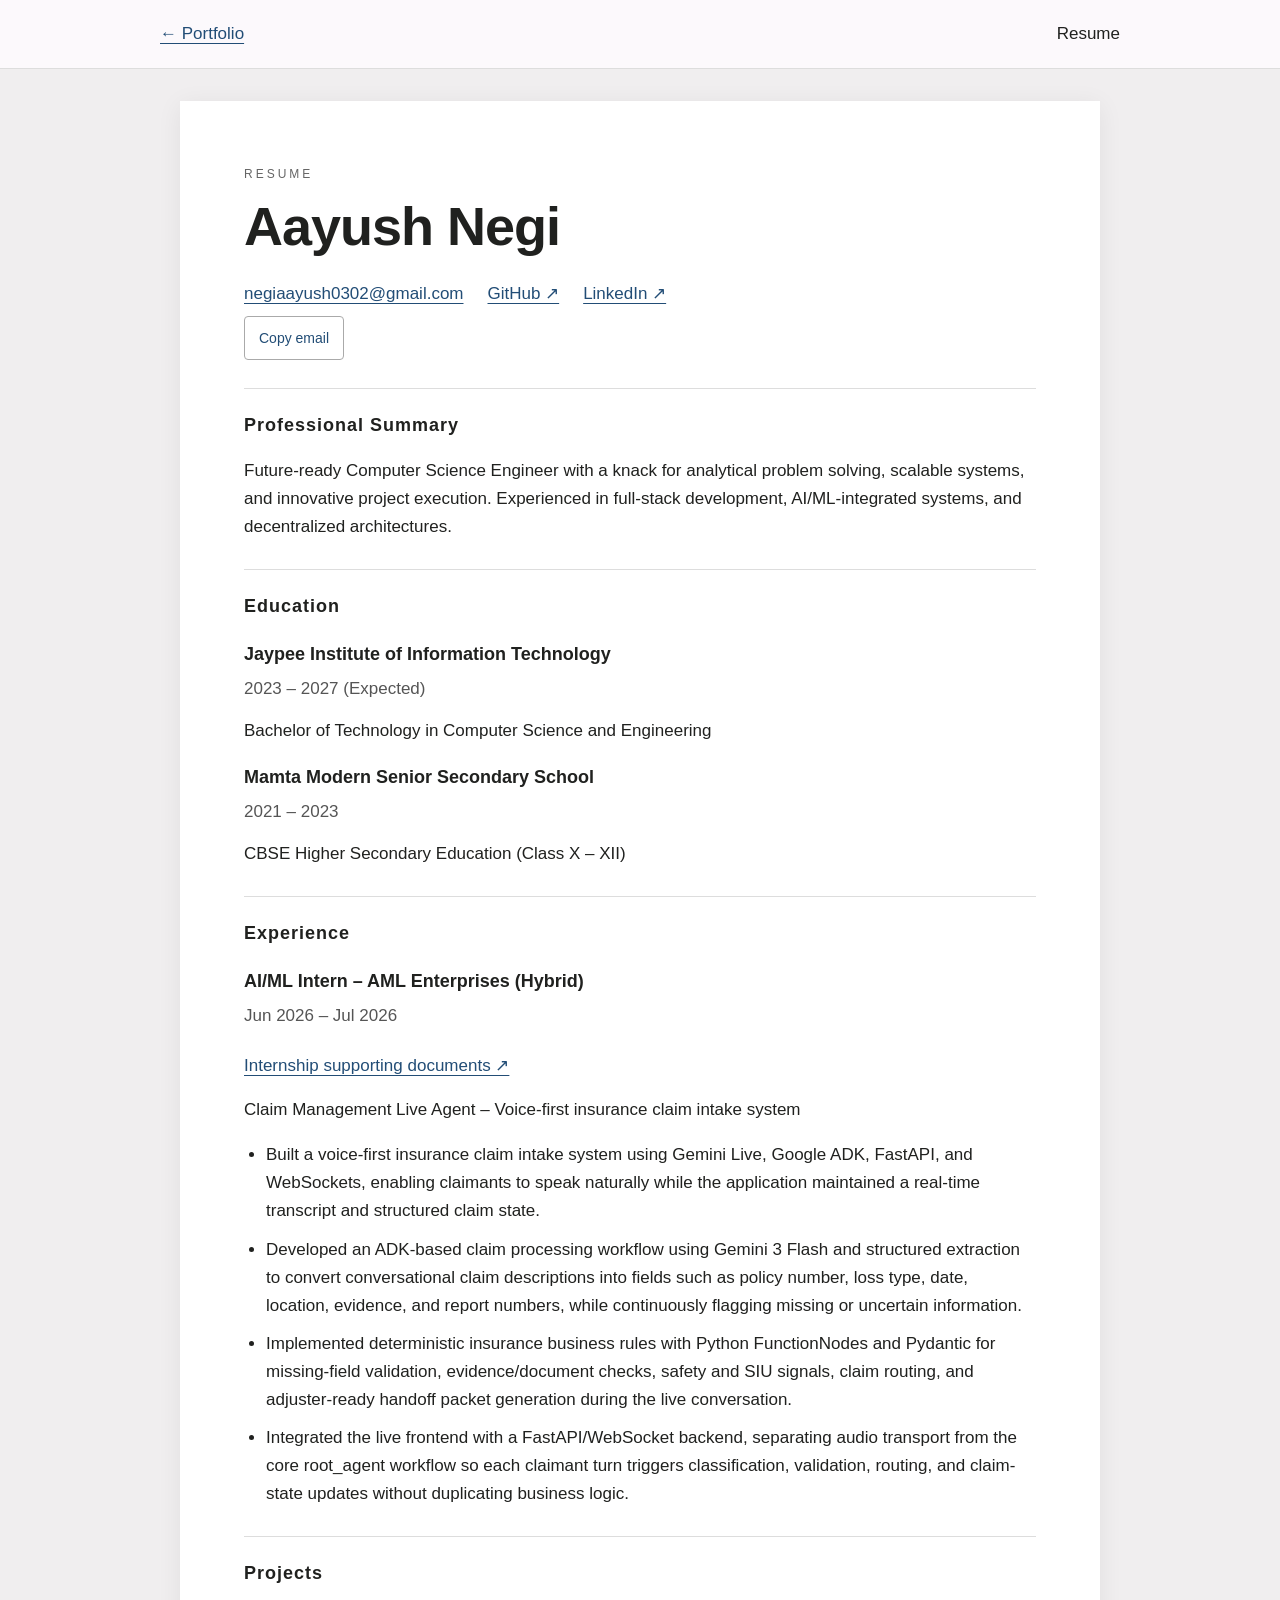
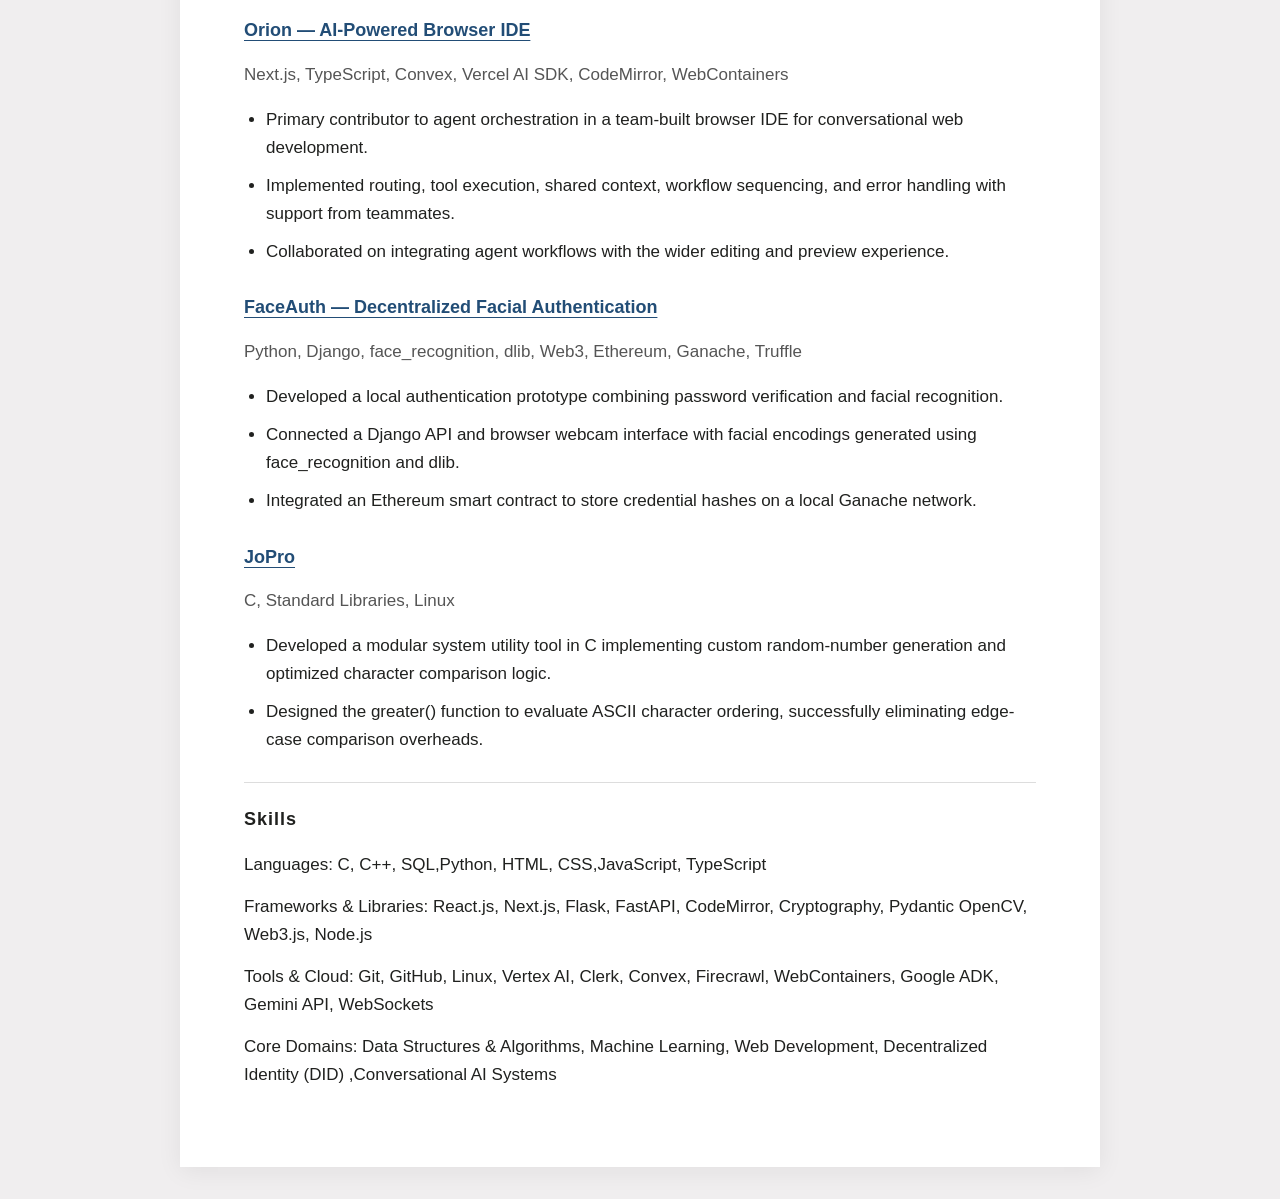
==== resume.html @ 6d002691 "ft : initial portfolio deployment" ====
<!doctype html>
<html lang="en"><head><meta charset="utf-8"><meta name="viewport" content="width=device-width, initial-scale=1"><title>Aayush Negi — Resume</title><link rel="icon" href="assets/favicon-32.png" sizes="32x32" type="image/png"><link rel="icon" href="assets/favicon-64.png" sizes="64x64" type="image/png"><link rel="stylesheet" href="resume.css?v=20260918-accessibility"><script src="email.js?v=20260918-accessibility" defer></script></head>
<body><header class="viewer-header"><a href="index.html#home">← Portfolio</a><span>Resume</span></header>
<main><article aria-labelledby="resume-name"><header class="resume-heading"><p class="eyebrow">RESUME</p><h1 id="resume-name">Aayush Negi</h1><nav aria-label="Contact and profiles"><a href="https://mail.google.com/mail/?view=cm&amp;fs=1&amp;to=negiaayush0302%40gmail.com" target="_blank" rel="noopener noreferrer" title="Compose in Gmail">negiaayush0302@gmail.com</a><a href="https://github.com/PleaseDoNotASKmeAnything">GitHub ↗</a><a href="https://www.linkedin.com/in/aayush-negi-b468b926b/">LinkedIn ↗</a></nav><div class="email-tools"><button type="button" data-copy-email hidden>Copy email</button><span data-copy-status role="status"></span><input data-copy-fallback aria-label="Email address to copy" value="negiaayush0302@gmail.com" readonly hidden></div></header>
<section><h2>Professional Summary</h2>
<p>Future-ready Computer Science Engineer with a knack for analytical problem solving, scalable systems, and innovative project execution. Experienced in full-stack development, AI/ML-integrated systems, and decentralized architectures.</p>
</section>
<section><h2>Education</h2>
<h3>Jaypee Institute of Information Technology</h3><p class="date">2023 – 2027 (Expected)</p><p>Bachelor of Technology in Computer Science and Engineering</p><h3>Mamta Modern Senior Secondary School</h3><p class="date">2021 – 2023</p><p>CBSE Higher Secondary Education (Class X – XII)</p>
</section>
<section><h2>Experience</h2>
<h3>AI/ML Intern – AML Enterprises (Hybrid)</h3><p class="date">Jun 2026 – Jul 2026</p><a href="https://drive.google.com/drive/u/0/folders/193Jqdkf2gM2vob78S53uUhFPB_BS-RMv">Internship supporting documents ↗</a>
<p>Claim Management Live Agent – Voice-first insurance claim intake system</p>
<ul>
<li>Built a voice-first insurance claim intake system using Gemini Live, Google ADK, FastAPI, and WebSockets, enabling claimants to speak naturally while the application maintained a real-time transcript and structured claim state.</li>
<li>Developed an ADK-based claim processing workflow using Gemini 3 Flash and structured extraction to convert conversational claim descriptions into fields such as policy number, loss type, date, location, evidence, and report numbers, while continuously flagging missing or uncertain information.</li>
<li>Implemented deterministic insurance business rules with Python FunctionNodes and Pydantic for missing-field validation, evidence/document checks, safety and SIU signals, claim routing, and adjuster-ready handoff packet generation during the live conversation.</li>
<li>Integrated the live frontend with a FastAPI/WebSocket backend, separating audio transport from the core root_agent workflow so each claimant turn triggers classification, validation, routing, and claim-state updates without duplicating business logic.</li>
</ul>
</section>
<section><h2>Projects</h2>
<h3><a href="https://github.com/PleaseDoNotASKmeAnything/orion-decentralized-IDE">Orion — AI-Powered Browser IDE</a></h3><p class="tech">Next.js, TypeScript, Convex, Vercel AI SDK, CodeMirror, WebContainers</p>
<ul><li>Primary contributor to agent orchestration in a team-built browser IDE for conversational web development.</li><li>Implemented routing, tool execution, shared context, workflow sequencing, and error handling with support from teammates.</li><li>Collaborated on integrating agent workflows with the wider editing and preview experience.</li></ul>
<h3><a href="https://github.com/PleaseDoNotASKmeAnything/AI-Decentralized-identity-verification">FaceAuth — Decentralized Facial Authentication</a></h3><p class="tech">Python, Django, face_recognition, dlib, Web3, Ethereum, Ganache, Truffle</p>
<ul><li>Developed a local authentication prototype combining password verification and facial recognition.</li><li>Connected a Django API and browser webcam interface with facial encodings generated using face_recognition and dlib.</li><li>Integrated an Ethereum smart contract to store credential hashes on a local Ganache network.</li></ul>
<h3><a href="https://github.com/PleaseDoNotASKmeAnything/JoPro">JoPro</a></h3><p class="tech">C, Standard Libraries, Linux</p>
<ul>
<li>Developed a modular system utility tool in C implementing custom random-number generation and optimized character comparison logic.</li>
<li>Designed the greater() function to evaluate ASCII character ordering, successfully eliminating edge-case comparison overheads.</li>
</ul>
</section>
<section><h2>Skills</h2>
<p>Languages: C, C++, SQL,Python, HTML, CSS,JavaScript, TypeScript</p>
<p>Frameworks &amp; Libraries: React.js, Next.js, Flask, FastAPI, CodeMirror, Cryptography, Pydantic OpenCV, Web3.js, Node.js</p>
<p>Tools &amp; Cloud: Git, GitHub, Linux, Vertex AI, Clerk, Convex, Firecrawl, WebContainers, Google ADK, Gemini API, WebSockets</p>
<p>Core Domains: Data Structures &amp; Algorithms, Machine Learning, Web Development, Decentralized Identity (DID) ,Conversational AI Systems</p>
</section>
</article></main></body></html>
---- resume.css ----
* { box-sizing:border-box; }
body { margin:0; background:#f0eeef; color:#20211f; font-family:Calibri,Arial,sans-serif; font-size:17px; line-height:1.65; }
.viewer-header { display:flex; justify-content:space-between; align-items:center; padding:12px max(20px,calc((100% - 960px)/2)); background:#fcf9fc; border-bottom:1px solid #ddd; }
a { color:#224d76; text-underline-offset:4px; overflow-wrap:anywhere; }
a:focus-visible { outline:3px solid #FF4949; outline-offset:4px; }
.viewer-header a,nav a,section>a,h3 a { display:inline-flex; align-items:center; min-height:44px; padding-block:8px; }
main { max-width:960px; margin:32px auto; padding:0 20px; }
article { background:#fff; padding:clamp(22px,5vw,64px); box-shadow:0 4px 24px #0001; }
h1 { font-size:clamp(34px,6vw,54px); line-height:1.1; margin:0 0 16px; letter-spacing:-1px; }
.eyebrow { font-size:12px; letter-spacing:3px; color:#656565; margin:0 0 12px; }
nav { display:flex; flex-wrap:wrap; gap:4px 24px; }
section { border-top:1px solid #ddd; margin-top:28px; padding-top:22px; }
h2 { font-size:18px; letter-spacing:1px; margin:0 0 16px; }
h3 { font-size:18px; line-height:1.4; margin:20px 0 4px; }
p { margin:8px 0 14px; }.date,.tech { color:#555; }ul { padding-left:22px; }li { margin-bottom:10px; }
@media(max-width:600px) { main { margin:0; padding:0; }article { box-shadow:none; }nav { flex-direction:column; align-items:flex-start; gap:0; }h3 a { display:block; }.viewer-header { padding-inline:22px; } }
@media print { body { background:white; font-size:11pt; }.viewer-header { display:none; }main { margin:0; padding:0; max-width:none; }article { padding:0; box-shadow:none; }h2,h3 { break-after:avoid; }a { color:inherit; } }

.email-tools { display:flex; flex-wrap:wrap; gap:12px; align-items:center; font-size:14px; }.email-tools button { min-height:44px; padding:8px 14px; border:1px solid #aaa; border-radius:4px; background:white; cursor:pointer; color:#224d76; font:inherit; }.email-tools button:focus-visible { outline:3px solid #FF4949; outline-offset:3px; }.email-tools input { max-width:100%; padding:10px; }@media print { .email-tools { display:none; } }
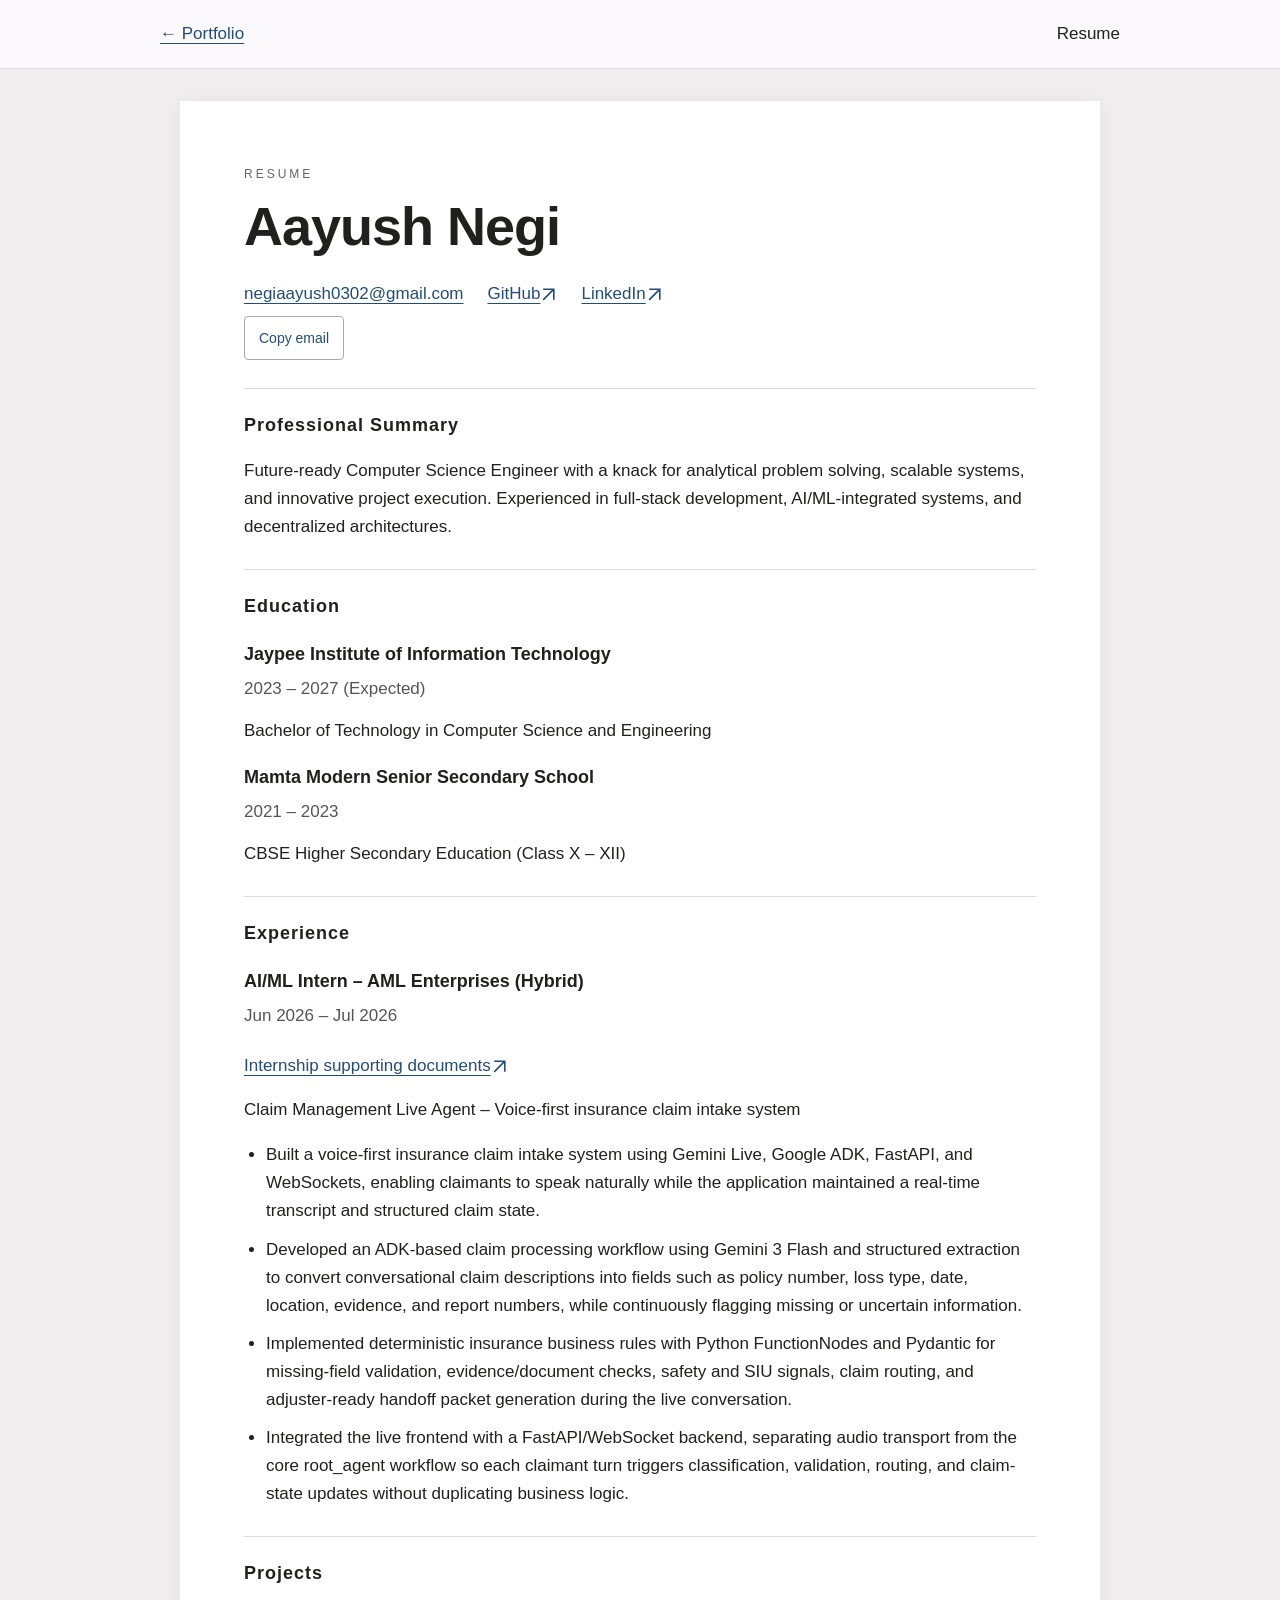
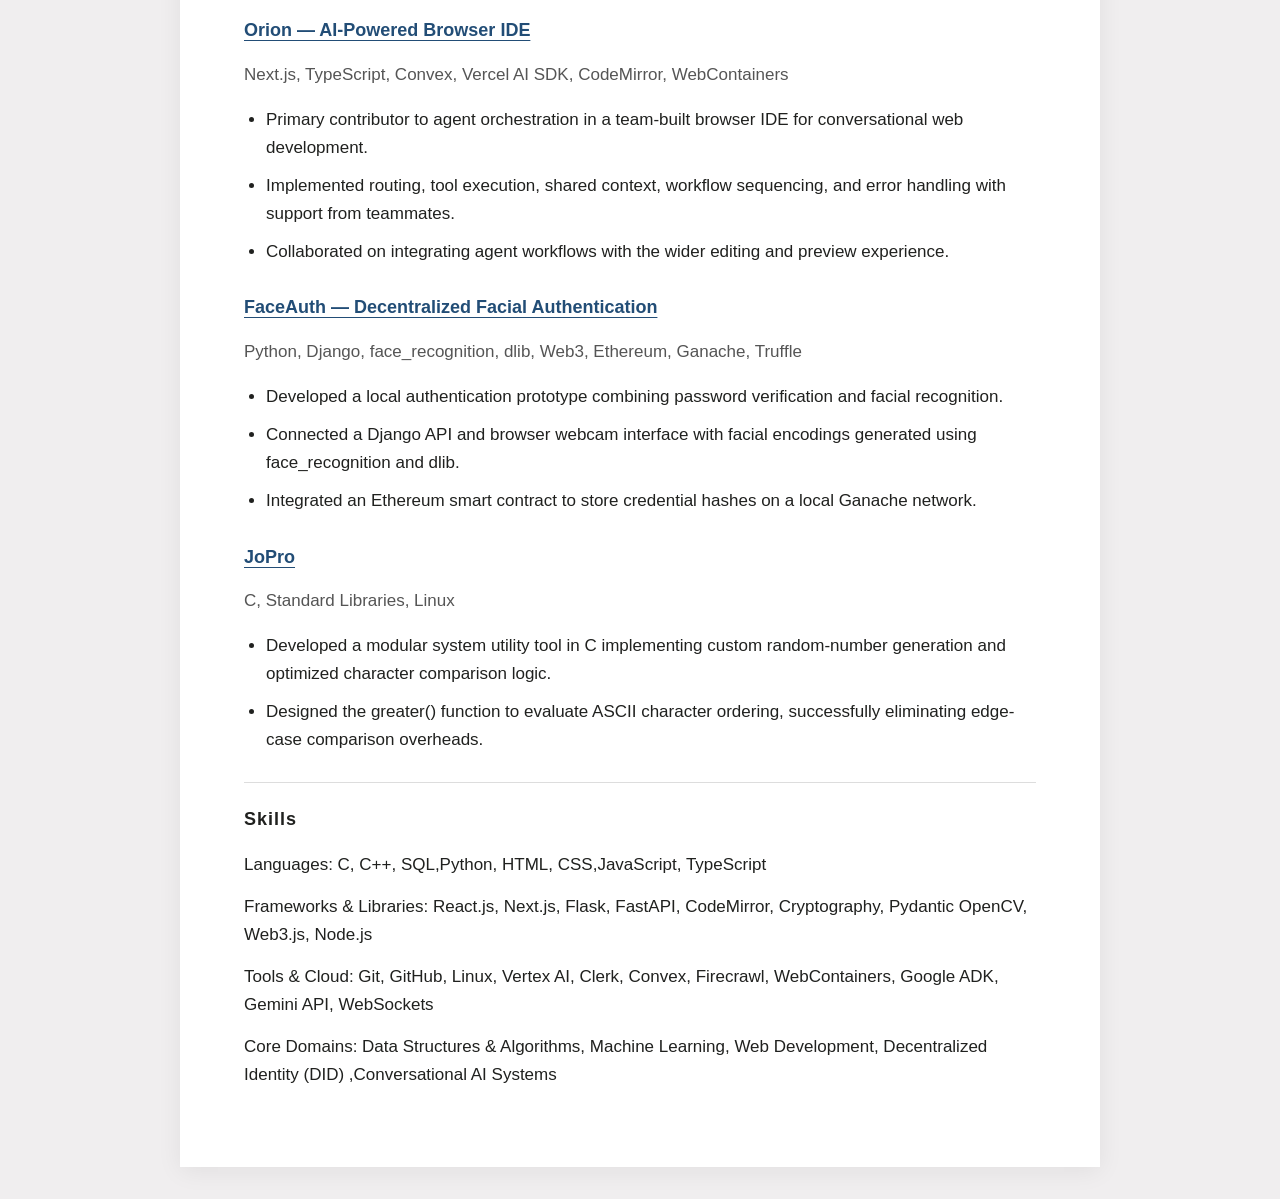
==== commit 410bd288: "ft: fixed deployment issues on different devices" ====
--- a/resume.html
+++ b/resume.html
@@ -1,7 +1,7 @@
 <!doctype html>
-<html lang="en"><head><meta charset="utf-8"><meta name="viewport" content="width=device-width, initial-scale=1"><title>Aayush Negi — Resume</title><link rel="icon" href="assets/favicon-32.png" sizes="32x32" type="image/png"><link rel="icon" href="assets/favicon-64.png" sizes="64x64" type="image/png"><link rel="stylesheet" href="resume.css?v=20260918-accessibility"><script src="email.js?v=20260918-accessibility" defer></script></head>
+<html lang="en"><head><meta charset="utf-8"><meta name="viewport" content="width=device-width, initial-scale=1"><title>Aayush Negi — Resume</title><link rel="icon" href="assets/favicon-32.png" sizes="32x32" type="image/png"><link rel="icon" href="assets/favicon-64.png" sizes="64x64" type="image/png"><link rel="stylesheet" href="resume.css?v=20260923-mobile-fix"><script src="email.js?v=20260918-accessibility" defer></script></head>
 <body><header class="viewer-header"><a href="index.html#home">← Portfolio</a><span>Resume</span></header>
-<main><article aria-labelledby="resume-name"><header class="resume-heading"><p class="eyebrow">RESUME</p><h1 id="resume-name">Aayush Negi</h1><nav aria-label="Contact and profiles"><a href="https://mail.google.com/mail/?view=cm&amp;fs=1&amp;to=negiaayush0302%40gmail.com" target="_blank" rel="noopener noreferrer" title="Compose in Gmail">negiaayush0302@gmail.com</a><a href="https://github.com/PleaseDoNotASKmeAnything">GitHub ↗</a><a href="https://www.linkedin.com/in/aayush-negi-b468b926b/">LinkedIn ↗</a></nav><div class="email-tools"><button type="button" data-copy-email hidden>Copy email</button><span data-copy-status role="status"></span><input data-copy-fallback aria-label="Email address to copy" value="negiaayush0302@gmail.com" readonly hidden></div></header>
+<main><article aria-labelledby="resume-name"><header class="resume-heading"><p class="eyebrow">RESUME</p><h1 id="resume-name">Aayush Negi</h1><nav aria-label="Contact and profiles"><a href="https://mail.google.com/mail/?view=cm&amp;fs=1&amp;to=negiaayush0302%40gmail.com" target="_blank" rel="noopener noreferrer" title="Compose in Gmail">negiaayush0302@gmail.com</a><a href="https://github.com/PleaseDoNotASKmeAnything">GitHub <svg class="link-arrow" width="12" height="12" viewBox="0 0 16 16" fill="none" stroke="currentColor" stroke-width="1.5" aria-hidden="true" focusable="false"><path d="M3 13 13 3M3 3h10v10"/></svg></a><a href="https://www.linkedin.com/in/aayush-negi-b468b926b/">LinkedIn <svg class="link-arrow" width="12" height="12" viewBox="0 0 16 16" fill="none" stroke="currentColor" stroke-width="1.5" aria-hidden="true" focusable="false"><path d="M3 13 13 3M3 3h10v10"/></svg></a></nav><div class="email-tools"><button type="button" data-copy-email hidden>Copy email</button><span data-copy-status role="status"></span><input data-copy-fallback aria-label="Email address to copy" value="negiaayush0302@gmail.com" readonly hidden></div></header>
 <section><h2>Professional Summary</h2>
 <p>Future-ready Computer Science Engineer with a knack for analytical problem solving, scalable systems, and innovative project execution. Experienced in full-stack development, AI/ML-integrated systems, and decentralized architectures.</p>
 </section>
@@ -9,7 +9,7 @@
 <h3>Jaypee Institute of Information Technology</h3><p class="date">2023 – 2027 (Expected)</p><p>Bachelor of Technology in Computer Science and Engineering</p><h3>Mamta Modern Senior Secondary School</h3><p class="date">2021 – 2023</p><p>CBSE Higher Secondary Education (Class X – XII)</p>
 </section>
 <section><h2>Experience</h2>
-<h3>AI/ML Intern – AML Enterprises (Hybrid)</h3><p class="date">Jun 2026 – Jul 2026</p><a href="https://drive.google.com/drive/u/0/folders/193Jqdkf2gM2vob78S53uUhFPB_BS-RMv">Internship supporting documents ↗</a>
+<h3>AI/ML Intern – AML Enterprises (Hybrid)</h3><p class="date">Jun 2026 – Jul 2026</p><a href="https://drive.google.com/drive/u/0/folders/193Jqdkf2gM2vob78S53uUhFPB_BS-RMv">Internship supporting documents <svg class="link-arrow" width="12" height="12" viewBox="0 0 16 16" fill="none" stroke="currentColor" stroke-width="1.5" aria-hidden="true" focusable="false"><path d="M3 13 13 3M3 3h10v10"/></svg></a>
 <p>Claim Management Live Agent – Voice-first insurance claim intake system</p>
 <ul>
 <li>Built a voice-first insurance claim intake system using Gemini Live, Google ADK, FastAPI, and WebSockets, enabling claimants to speak naturally while the application maintained a real-time transcript and structured claim state.</li>
--- a/resume.css
+++ b/resume.css
@@ -17,3 +17,6 @@
 @media print { body { background:white; font-size:11pt; }.viewer-header { display:none; }main { margin:0; padding:0; max-width:none; }article { padding:0; box-shadow:none; }h2,h3 { break-after:avoid; }a { color:inherit; } }
 
 .email-tools { display:flex; flex-wrap:wrap; gap:12px; align-items:center; font-size:14px; }.email-tools button { min-height:44px; padding:8px 14px; border:1px solid #aaa; border-radius:4px; background:white; cursor:pointer; color:#224d76; font:inherit; }.email-tools button:focus-visible { outline:3px solid #FF4949; outline-offset:3px; }.email-tools input { max-width:100%; padding:10px; }@media print { .email-tools { display:none; } }
+
+.link-arrow { display:inline-block; width:1em; height:1em; flex-shrink:0; vertical-align:-.1em; }
+[data-arrow="outbound"]::after { content:""; display:inline-block; width:1em; height:1em; margin-left:.4em; background:currentColor; -webkit-mask:url("data:image/svg+xml,%3Csvg xmlns='http://www.w3.org/2000/svg' viewBox='0 0 16 16'%3E%3Cpath d='M3 13 13 3M3 3h10v10' fill='none' stroke='black' stroke-width='1.5'/%3E%3C/svg%3E") center/contain no-repeat; mask:url("data:image/svg+xml,%3Csvg xmlns='http://www.w3.org/2000/svg' viewBox='0 0 16 16'%3E%3Cpath d='M3 13 13 3M3 3h10v10' fill='none' stroke='black' stroke-width='1.5'/%3E%3C/svg%3E") center/contain no-repeat; }
